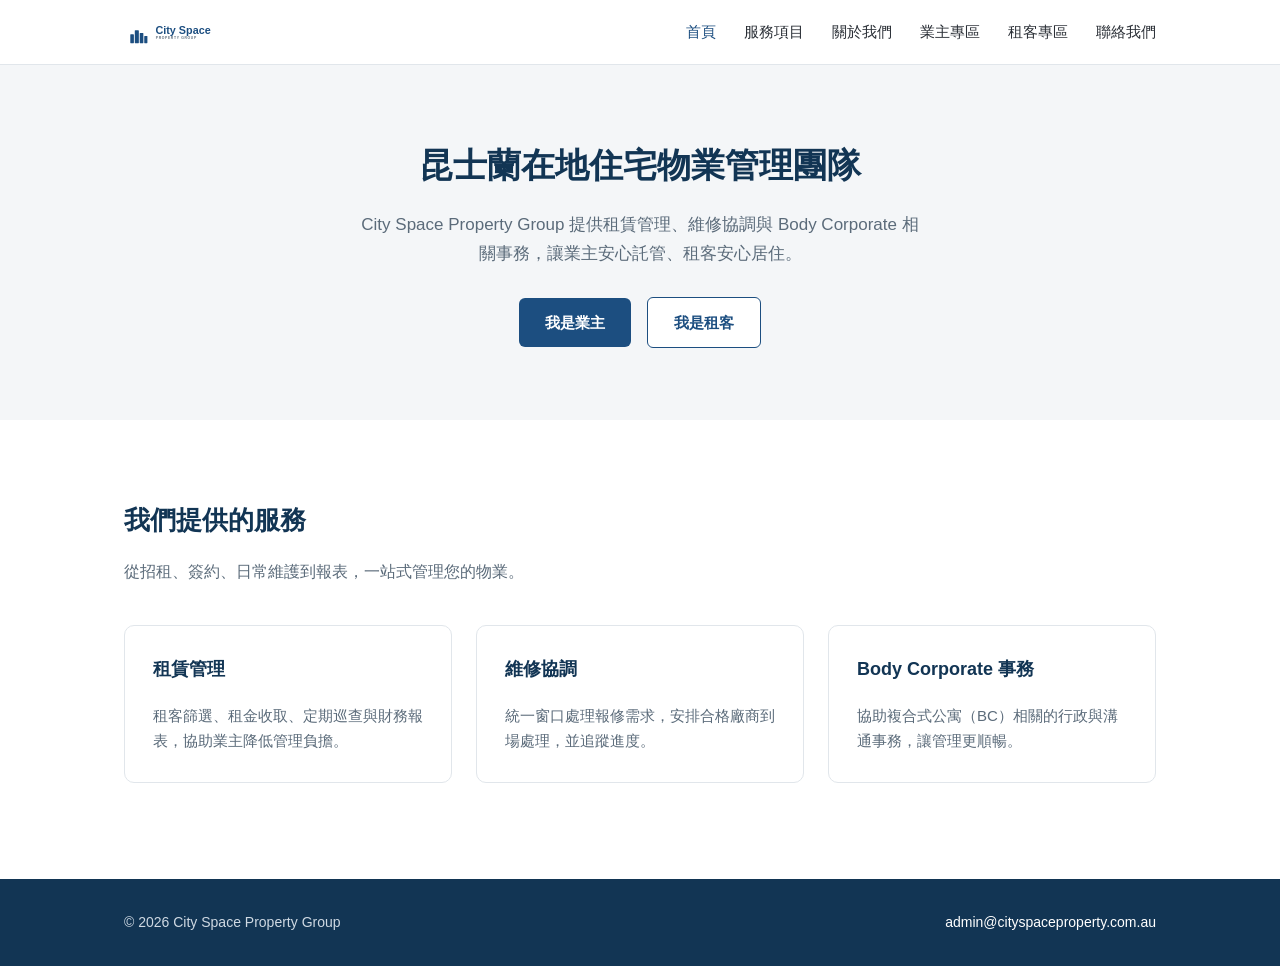
==== index.html @ b08f9329 "Add files via upload" ====
<!DOCTYPE html>
<html lang="zh-Hant">
<head>
<meta charset="UTF-8">
<meta name="viewport" content="width=device-width, initial-scale=1.0">
<title>City Space Property Group｜昆士蘭住宅物業管理</title>
<meta name="description" content="City Space Property Group 提供昆士蘭（QLD）住宅物業管理服務，涵蓋租賃管理、維修協調與 Body Corporate 事務。">
<link rel="icon" href="logo.svg" type="image/svg+xml">
<link rel="stylesheet" href="style.css">
</head>
<body>
<header class="site-header">
  <div class="container">
    <a class="brand" href="index.html">
      <img src="logo.svg" alt="City Space Property Group">
    </a>
    <nav>
      <ul>
        <li><a href="index.html" class="active">首頁</a></li>
        <li><a href="services.html">服務項目</a></li>
        <li><a href="about.html">關於我們</a></li>
        <li><a href="owners.html">業主專區</a></li>
        <li><a href="tenants.html">租客專區</a></li>
        <li><a href="contact.html">聯絡我們</a></li>
      </ul>
    </nav>
  </div>
</header>

<section class="hero">
  <div class="container">
    <h1>昆士蘭在地住宅物業管理團隊</h1>
    <p>City Space Property Group 提供租賃管理、維修協調與 Body Corporate 相關事務，讓業主安心託管、租客安心居住。</p>
    <a class="btn btn-primary" href="owners.html">我是業主</a>
    <a class="btn btn-secondary" href="tenants.html">我是租客</a>
  </div>
</section>

<section class="page">
  <div class="container">
    <h2>我們提供的服務</h2>
    <p class="lead">從招租、簽約、日常維護到報表，一站式管理您的物業。</p>
    <div class="grid-3">
      <div class="card">
        <h3>租賃管理</h3>
        <p>租客篩選、租金收取、定期巡查與財務報表，協助業主降低管理負擔。</p>
      </div>
      <div class="card">
        <h3>維修協調</h3>
        <p>統一窗口處理報修需求，安排合格廠商到場處理，並追蹤進度。</p>
      </div>
      <div class="card">
        <h3>Body Corporate 事務</h3>
        <p>協助複合式公寓（BC）相關的行政與溝通事務，讓管理更順暢。</p>
      </div>
    </div>
  </div>
</section>

<footer class="site-footer">
  <div class="container">
    <span>&copy; 2026 City Space Property Group</span>
    <span><a href="mailto:admin@cityspaceproperty.com.au">admin@cityspaceproperty.com.au</a></span>
  </div>
</footer>
</body>
</html>
---- style.css ----
:root {
  --brand: #1c4e80;
  --brand-dark: #123554;
  --text-main: #2a2f36;
  --text-muted: #5b6b7a;
  --bg-soft: #f4f6f8;
  --border: #e1e6eb;
}

* { box-sizing: border-box; }

body {
  margin: 0;
  font-family: "Noto Sans TC", "Helvetica Neue", Arial, sans-serif;
  color: var(--text-main);
  line-height: 1.7;
}

a { color: var(--brand); text-decoration: none; }
a:hover { text-decoration: underline; }

.container {
  max-width: 1080px;
  margin: 0 auto;
  padding: 0 24px;
}

header.site-header {
  border-bottom: 1px solid var(--border);
  position: sticky;
  top: 0;
  background: #fff;
  z-index: 10;
}

.site-header .container {
  display: flex;
  align-items: center;
  justify-content: space-between;
  padding-top: 14px;
  padding-bottom: 14px;
}

.brand {
  display: flex;
  align-items: center;
  gap: 10px;
}

.brand img { height: 36px; }

nav ul {
  list-style: none;
  display: flex;
  gap: 28px;
  margin: 0;
  padding: 0;
}

nav a {
  color: var(--text-main);
  font-size: 15px;
}

nav a.active, nav a:hover { color: var(--brand); }

.nav-toggle { display: none; }

.hero {
  background: var(--bg-soft);
  padding: 72px 0;
  text-align: center;
}

.hero h1 {
  font-size: 34px;
  margin: 0 0 16px;
  color: var(--brand-dark);
}

.hero p {
  font-size: 17px;
  color: var(--text-muted);
  max-width: 560px;
  margin: 0 auto 28px;
}

.btn {
  display: inline-block;
  padding: 12px 26px;
  border-radius: 6px;
  font-weight: 600;
  font-size: 15px;
}

.btn-primary {
  background: var(--brand);
  color: #fff;
}
.btn-primary:hover { background: var(--brand-dark); text-decoration: none; }

.btn-secondary {
  background: #fff;
  color: var(--brand);
  border: 1px solid var(--brand);
  margin-left: 12px;
}
.btn-secondary:hover { background: var(--bg-soft); text-decoration: none; }

section.page {
  padding: 56px 0;
}

section.page h2 {
  font-size: 26px;
  color: var(--brand-dark);
  margin-bottom: 8px;
}

section.page .lead {
  color: var(--text-muted);
  margin-bottom: 40px;
  max-width: 640px;
}

.grid-3 {
  display: grid;
  grid-template-columns: repeat(3, 1fr);
  gap: 24px;
}

.card {
  border: 1px solid var(--border);
  border-radius: 10px;
  padding: 28px;
}

.card h3 {
  color: var(--brand-dark);
  margin-top: 0;
  font-size: 18px;
}

.card p { color: var(--text-muted); font-size: 15px; margin-bottom: 0; }

.steps {
  list-style: none;
  padding: 0;
  margin: 0;
  counter-reset: step;
  display: grid;
  grid-template-columns: repeat(4, 1fr);
  gap: 20px;
}

.steps li {
  counter-increment: step;
  border: 1px solid var(--border);
  border-radius: 10px;
  padding: 24px 20px;
  position: relative;
}

.steps li::before {
  content: counter(step);
  display: inline-flex;
  align-items: center;
  justify-content: center;
  width: 28px;
  height: 28px;
  border-radius: 50%;
  background: var(--brand);
  color: #fff;
  font-size: 14px;
  font-weight: 700;
  margin-bottom: 12px;
}

.steps li h3 { font-size: 16px; margin: 0 0 6px; color: var(--brand-dark); }
.steps li p { font-size: 14px; color: var(--text-muted); margin: 0; }

.faq dt {
  font-weight: 700;
  color: var(--brand-dark);
  margin-top: 20px;
}
.faq dd {
  margin: 6px 0 0;
  color: var(--text-muted);
}

.contact-block {
  display: grid;
  grid-template-columns: 1fr 1fr;
  gap: 40px;
}

.contact-info dt {
  font-weight: 700;
  color: var(--brand-dark);
  margin-top: 16px;
}
.contact-info dd { margin: 4px 0 0; color: var(--text-muted); }

footer.site-footer {
  background: var(--brand-dark);
  color: #cfd9e3;
  padding: 32px 0;
  margin-top: 40px;
}

footer.site-footer a { color: #fff; }
footer.site-footer .container {
  display: flex;
  justify-content: space-between;
  flex-wrap: wrap;
  gap: 12px;
  font-size: 14px;
}

@media (max-width: 760px) {
  nav ul { display: none; }
  .grid-3 { grid-template-columns: 1fr; }
  .steps { grid-template-columns: 1fr 1fr; }
  .contact-block { grid-template-columns: 1fr; }
  .hero h1 { font-size: 26px; }
}
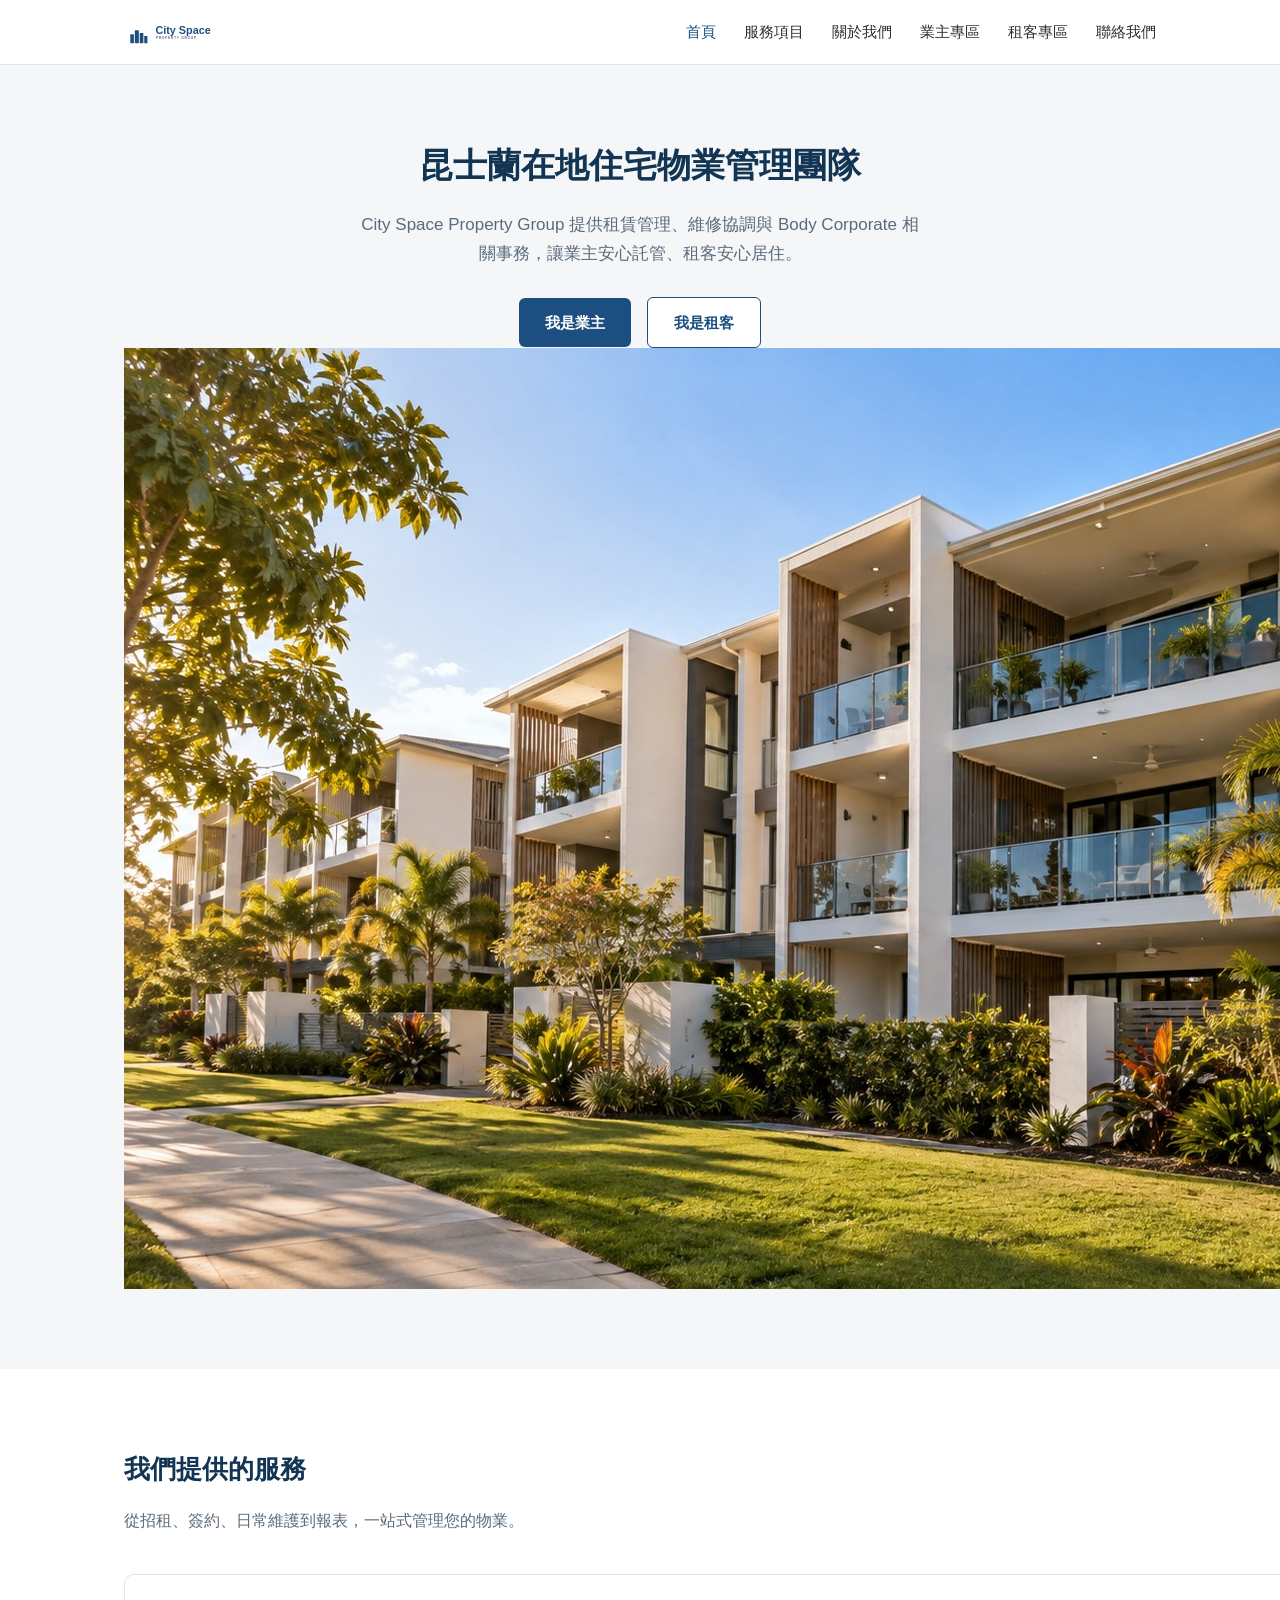
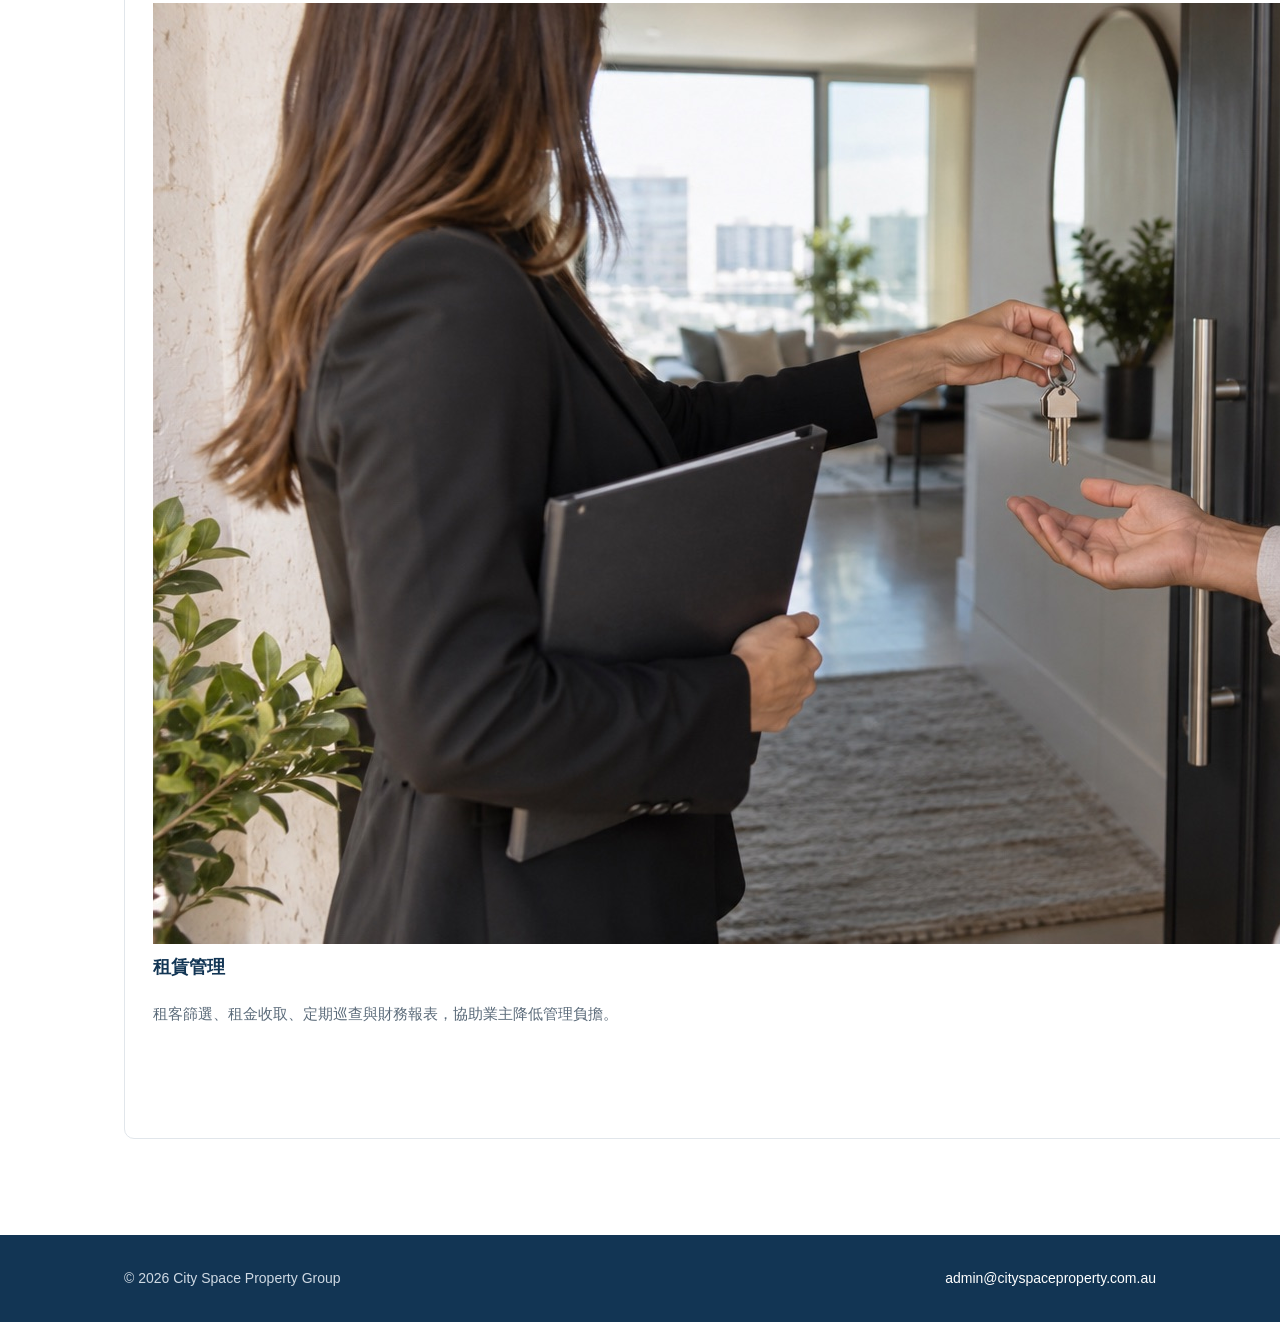
==== commit 8ffdda7b: "Add files via upload" ====
--- a/index.html
+++ b/index.html
@@ -33,6 +33,7 @@
     <p>City Space Property Group 提供租賃管理、維修協調與 Body Corporate 相關事務，讓業主安心託管、租客安心居住。</p>
     <a class="btn btn-primary" href="owners.html">我是業主</a>
     <a class="btn btn-secondary" href="tenants.html">我是租客</a>
+    <img class="hero-image" src="images/home-hero.jpg" alt="昆士蘭現代公寓外觀">
   </div>
 </section>
 
@@ -42,14 +43,17 @@
     <p class="lead">從招租、簽約、日常維護到報表，一站式管理您的物業。</p>
     <div class="grid-3">
       <div class="card">
+        <img src="images/service-leasing.jpg" alt="房仲交付鑰匙給租客">
         <h3>租賃管理</h3>
         <p>租客篩選、租金收取、定期巡查與財務報表，協助業主降低管理負擔。</p>
       </div>
       <div class="card">
+        <img src="images/service-maintenance.jpg" alt="維修技師檢查冷氣設備">
         <h3>維修協調</h3>
         <p>統一窗口處理報修需求，安排合格廠商到場處理，並追蹤進度。</p>
       </div>
       <div class="card">
+        <img src="images/service-bc.jpg" alt="複合式公寓公共休憩空間">
         <h3>Body Corporate 事務</h3>
         <p>協助複合式公寓（BC）相關的行政與溝通事務，讓管理更順暢。</p>
       </div>
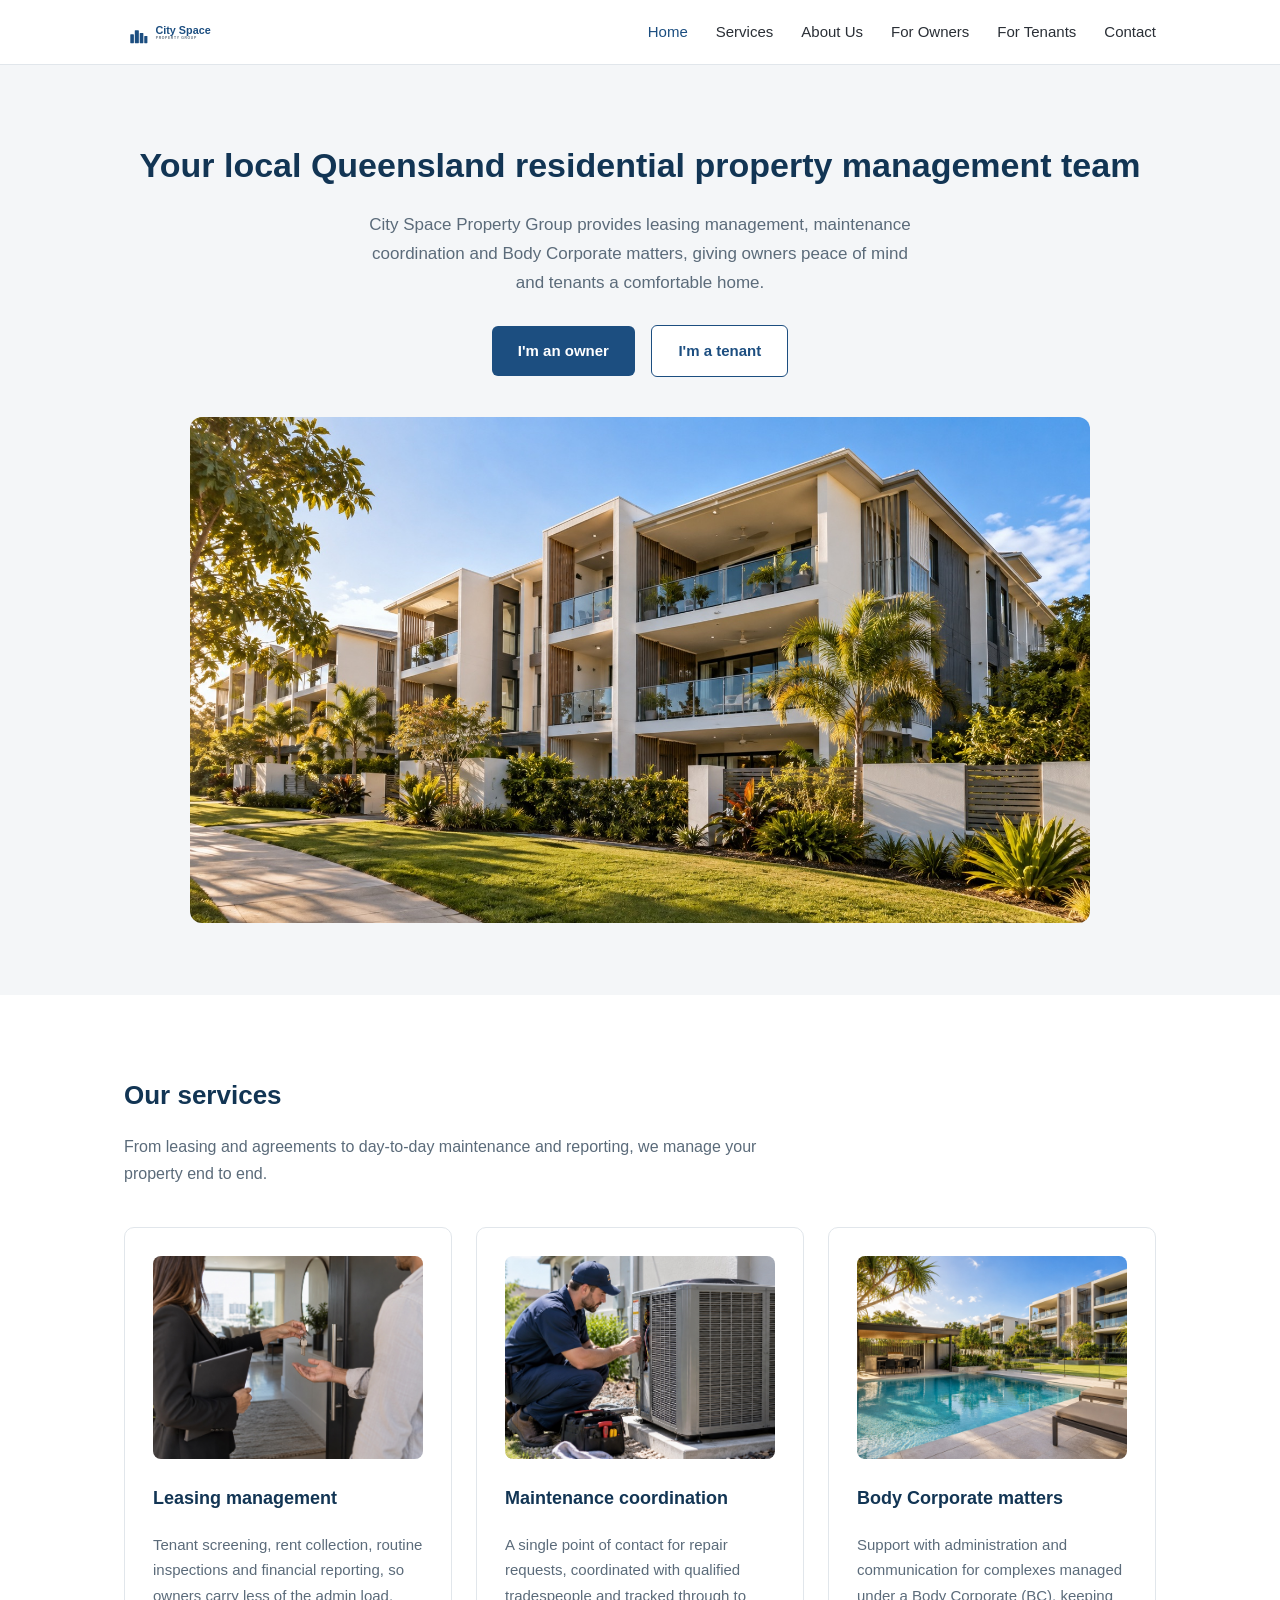
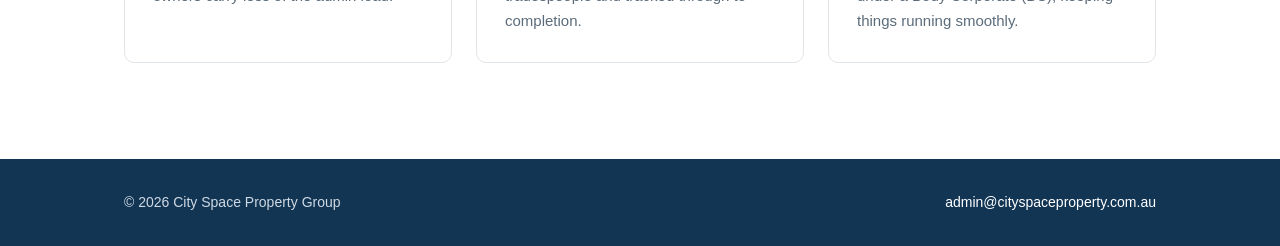
==== commit 89c52b5b: "Add files via upload" ====
--- a/index.html
+++ b/index.html
@@ -1,10 +1,10 @@
 <!DOCTYPE html>
-<html lang="zh-Hant">
+<html lang="en">
 <head>
 <meta charset="UTF-8">
 <meta name="viewport" content="width=device-width, initial-scale=1.0">
-<title>City Space Property Group｜昆士蘭住宅物業管理</title>
-<meta name="description" content="City Space Property Group 提供昆士蘭（QLD）住宅物業管理服務，涵蓋租賃管理、維修協調與 Body Corporate 事務。">
+<title>City Space Property Group | QLD Residential Property Management</title>
+<meta name="description" content="City Space Property Group provides residential property management services across Queensland, covering leasing management, maintenance coordination and Body Corporate matters.">
 <link rel="icon" href="logo.svg" type="image/svg+xml">
 <link rel="stylesheet" href="style.css">
 </head>
@@ -16,12 +16,12 @@
     </a>
     <nav>
       <ul>
-        <li><a href="index.html" class="active">首頁</a></li>
-        <li><a href="services.html">服務項目</a></li>
-        <li><a href="about.html">關於我們</a></li>
-        <li><a href="owners.html">業主專區</a></li>
-        <li><a href="tenants.html">租客專區</a></li>
-        <li><a href="contact.html">聯絡我們</a></li>
+        <li><a href="index.html" class="active">Home</a></li>
+        <li><a href="services.html">Services</a></li>
+        <li><a href="about.html">About Us</a></li>
+        <li><a href="owners.html">For Owners</a></li>
+        <li><a href="tenants.html">For Tenants</a></li>
+        <li><a href="contact.html">Contact</a></li>
       </ul>
     </nav>
   </div>
@@ -29,33 +29,33 @@
 
 <section class="hero">
   <div class="container">
-    <h1>昆士蘭在地住宅物業管理團隊</h1>
-    <p>City Space Property Group 提供租賃管理、維修協調與 Body Corporate 相關事務，讓業主安心託管、租客安心居住。</p>
-    <a class="btn btn-primary" href="owners.html">我是業主</a>
-    <a class="btn btn-secondary" href="tenants.html">我是租客</a>
-    <img class="hero-image" src="images/home-hero.jpg" alt="昆士蘭現代公寓外觀">
+    <h1>Your local Queensland residential property management team</h1>
+    <p>City Space Property Group provides leasing management, maintenance coordination and Body Corporate matters, giving owners peace of mind and tenants a comfortable home.</p>
+    <a class="btn btn-primary" href="owners.html">I'm an owner</a>
+    <a class="btn btn-secondary" href="tenants.html">I'm a tenant</a>
+    <img class="hero-image" src="images/home-hero.jpg" alt="Modern Queensland apartment building exterior">
   </div>
 </section>
 
 <section class="page">
   <div class="container">
-    <h2>我們提供的服務</h2>
-    <p class="lead">從招租、簽約、日常維護到報表，一站式管理您的物業。</p>
+    <h2>Our services</h2>
+    <p class="lead">From leasing and agreements to day-to-day maintenance and reporting, we manage your property end to end.</p>
     <div class="grid-3">
       <div class="card">
-        <img src="images/service-leasing.jpg" alt="房仲交付鑰匙給租客">
-        <h3>租賃管理</h3>
-        <p>租客篩選、租金收取、定期巡查與財務報表，協助業主降低管理負擔。</p>
+        <img src="images/service-leasing.jpg" alt="Agent handing over keys to a tenant">
+        <h3>Leasing management</h3>
+        <p>Tenant screening, rent collection, routine inspections and financial reporting, so owners carry less of the admin load.</p>
       </div>
       <div class="card">
-        <img src="images/service-maintenance.jpg" alt="維修技師檢查冷氣設備">
-        <h3>維修協調</h3>
-        <p>統一窗口處理報修需求，安排合格廠商到場處理，並追蹤進度。</p>
+        <img src="images/service-maintenance.jpg" alt="Technician inspecting an air-conditioning unit">
+        <h3>Maintenance coordination</h3>
+        <p>A single point of contact for repair requests, coordinated with qualified tradespeople and tracked through to completion.</p>
       </div>
       <div class="card">
-        <img src="images/service-bc.jpg" alt="複合式公寓公共休憩空間">
-        <h3>Body Corporate 事務</h3>
-        <p>協助複合式公寓（BC）相關的行政與溝通事務，讓管理更順暢。</p>
+        <img src="images/service-bc.jpg" alt="Shared common area of an apartment complex">
+        <h3>Body Corporate matters</h3>
+        <p>Support with administration and communication for complexes managed under a Body Corporate (BC), keeping things running smoothly.</p>
       </div>
     </div>
   </div>
--- a/style.css
+++ b/style.css
@@ -107,6 +107,16 @@
 }
 .btn-secondary:hover { background: var(--bg-soft); text-decoration: none; }
 
+.hero-image {
+  width: 100%;
+  max-width: 900px;
+  aspect-ratio: 16/9;
+  object-fit: cover;
+  border-radius: 12px;
+  margin: 40px auto 0;
+  display: block;
+}
+
 section.page {
   padding: 56px 0;
 }
@@ -135,6 +145,14 @@
   padding: 28px;
 }
 
+.card img {
+  width: 100%;
+  aspect-ratio: 4/3;
+  object-fit: cover;
+  border-radius: 8px;
+  margin-bottom: 16px;
+}
+
 .card h3 {
   color: var(--brand-dark);
   margin-top: 0;
@@ -142,6 +160,29 @@
 }
 
 .card p { color: var(--text-muted); font-size: 15px; margin-bottom: 0; }
+
+.photo-row {
+  display: grid;
+  grid-template-columns: repeat(2, 1fr);
+  gap: 24px;
+  margin-bottom: 40px;
+}
+
+.photo-row img {
+  width: 100%;
+  aspect-ratio: 4/3;
+  object-fit: cover;
+  border-radius: 10px;
+}
+
+.photo-single {
+  width: 100%;
+  max-width: 640px;
+  border-radius: 10px;
+  margin-bottom: 40px;
+  aspect-ratio: 4/3;
+  object-fit: cover;
+}
 
 .steps {
   list-style: none;
@@ -224,4 +265,5 @@
   .steps { grid-template-columns: 1fr 1fr; }
   .contact-block { grid-template-columns: 1fr; }
   .hero h1 { font-size: 26px; }
-}
+  .photo-row { grid-template-columns: 1fr; }
+}
